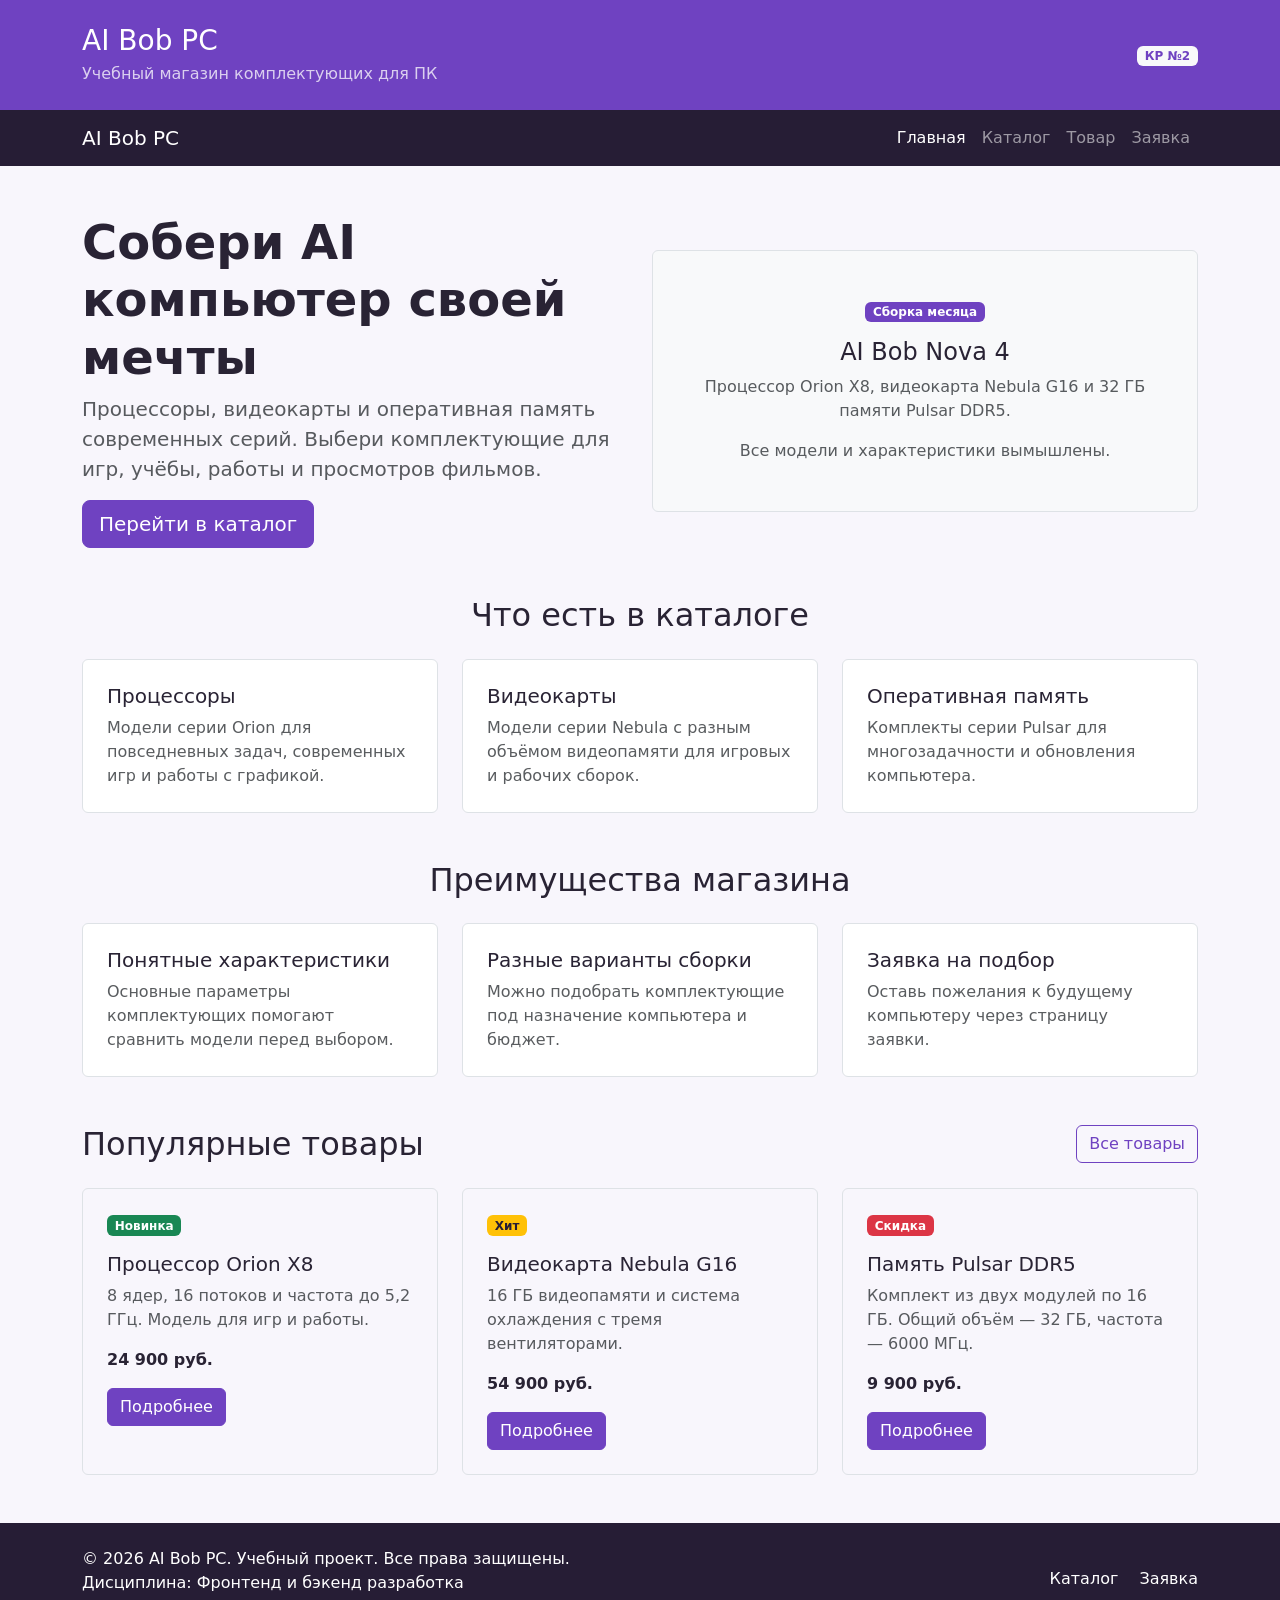
==== index.html @ 58509ce0 "feat: add Bootstrap homepage with purple theme" ====
<!DOCTYPE html>
<html lang="ru">
<head>
    <meta charset="UTF-8">
    <meta name="viewport" content="width=device-width, initial-scale=1.0">
    <meta name="description" content="AI Bob PC — учебный магазин вымышленных комплектующих для компьютера.">
    <title>Главная — AI Bob PC</title>
    <link href="https://cdn.jsdelivr.net/npm/bootstrap@5.3.3/dist/css/bootstrap.min.css" rel="stylesheet">
    <link rel="stylesheet" href="css/custom.css">
</head>

<body>
    <header class="bg-primary text-white py-4">
        <div class="container">
            <div class="row align-items-center">
                <div class="col-12 col-md-8">
                    <h1 class="h3 mb-1">AI Bob PC</h1>
                    <p class="mb-0 opacity-75">
                        Учебный магазин комплектующих для ПК
                    </p>
                </div>

                <div class="col-12 col-md-4 text-md-end mt-3 mt-md-0">
                    <span class="badge bg-light text-primary"> КР №2 </span>
                </div>
            </div>
        </div>
    </header>

    <nav class="navbar navbar-expand-lg navbar-dark bg-dark">
        <div class="container">
            <a class="navbar-brand" href="index.html"> AI Bob PC </a>

            <button
                class="navbar-toggler"
                type="button"
                data-bs-toggle="collapse"
                data-bs-target="#mainNavbar"
                aria-controls="mainNavbar"
                aria-expanded="false"
                aria-label="Переключить навигацию"
            >
                <span class="navbar-toggler-icon"></span>
            </button>

            <div class="collapse navbar-collapse" id="mainNavbar">
                <ul class="navbar-nav ms-auto">
                    <li class="nav-item">
                        <a
                            class="nav-link active"
                            aria-current="page"
                            href="index.html"
                        >
                            Главная
                        </a>
                    </li>

                    <li class="nav-item">
                        <a class="nav-link" href="catalog.html"> Каталог </a>
                    </li>

                    <li class="nav-item">
                        <a class="nav-link" href="product.html"> Товар </a>
                    </li>

                    <li class="nav-item">
                        <a class="nav-link" href="order.html"> Заявка </a>
                    </li>
                </ul>
            </div>
        </div>
    </nav>

    <main>
        <section class="container my-5">
            <div class="row align-items-center g-4">
                <div class="col-12 col-lg-6">
                    <h2 class="display-5 fw-bold"> Собери AI компьютер своей мечты </h2>

                    <p class="lead text-muted">
                        Процессоры, видеокарты и оперативная память
                        современных серий. Выбери комплектующие
                        для игр, учёбы, работы и просмотров фильмов.
                    </p>

                    <a class="btn btn-primary btn-lg" href="catalog.html"> Перейти в каталог </a>
                </div>

                <div class="col-12 col-lg-6">
                    <div class="placeholder-box p-5 bg-light border rounded text-center">
                        <span class="badge bg-primary mb-3">
                            Сборка месяца
                        </span>

                        <h3 class="h4">AI Bob Nova 4</h3>

                        <p class="text-muted">
                            Процессор Orion X8, видеокарта Nebula G16
                            и 32 ГБ памяти Pulsar DDR5.
                        </p>

                        <p class="mb-0 text-muted">
                            Все модели и характеристики вымышлены.
                        </p>
                    </div>
                </div>
            </div>
        </section>

        <section class="container my-5">
            <h2 class="text-center mb-4">
                Что есть в каталоге
            </h2>

            <div class="row g-4">
                <div class="col-12 col-md-4">
                    <div class="p-4 border rounded h-100 bg-white">
                        <h3 class="h5">Процессоры</h3>

                        <p class="mb-0 text-muted">
                            Модели серии Orion для повседневных задач,
                            современных игр и работы с графикой.
                        </p>
                    </div>
                </div>

                <div class="col-12 col-md-4">
                    <div class="p-4 border rounded h-100 bg-white">
                        <h3 class="h5">Видеокарты</h3>

                        <p class="mb-0 text-muted">
                            Модели серии Nebula с разным объёмом
                            видеопамяти для игровых и рабочих сборок.
                        </p>
                    </div>
                </div>

                <div class="col-12 col-md-4">
                    <div class="p-4 border rounded h-100 bg-white">
                        <h3 class="h5">Оперативная память</h3>

                        <p class="mb-0 text-muted">
                            Комплекты серии Pulsar для многозадачности
                            и обновления компьютера.
                        </p>
                    </div>
                </div>
            </div>
        </section>

        <section class="container my-5">
            <h2 class="text-center mb-4">
                Преимущества магазина
            </h2>

            <div class="row g-4">
                <div class="col-12 col-md-4">
                    <div class="p-4 border rounded h-100 bg-white">
                        <h3 class="h5">Понятные характеристики</h3>

                        <p class="mb-0 text-muted">
                            Основные параметры комплектующих
                            помогают сравнить модели перед выбором.
                        </p>
                    </div>
                </div>

                <div class="col-12 col-md-4">
                    <div class="p-4 border rounded h-100 bg-white">
                        <h3 class="h5">Разные варианты сборки</h3>

                        <p class="mb-0 text-muted">
                            Можно подобрать комплектующие
                            под назначение компьютера и бюджет.
                        </p>
                    </div>
                </div>

                <div class="col-12 col-md-4">
                    <div class="p-4 border rounded h-100 bg-white">
                        <h3 class="h5">Заявка на подбор</h3>

                        <p class="mb-0 text-muted">
                            Оставь пожелания к будущему компьютеру
                            через страницу заявки.
                        </p>
                    </div>
                </div>
            </div>
        </section>

        <section class="container my-5">
            <div class="d-flex justify-content-between align-items-center mb-4">
                <h2 class="mb-0">Популярные товары</h2>

                <a class="btn btn-outline-primary" href="catalog.html"> Все товары </a>
            </div>

            <div class="row g-4">
                <div class="col-12 col-md-6 col-lg-4">
                    <div class="border rounded h-100 p-4">
                        <span class="badge bg-success mb-3">
                            Новинка
                        </span>

                        <h3 class="h5">Процессор Orion X8</h3>

                        <p class="text-muted">
                            8 ядер, 16 потоков и частота до 5,2 ГГц.
                            Модель для игр и работы.
                        </p>

                        <p class="fw-bold mb-3">
                            24 900 руб.
                        </p>

                        <a class="btn btn-primary" href="product.html">
                            Подробнее
                        </a>
                    </div>
                </div>

                <div class="col-12 col-md-6 col-lg-4">
                    <div class="border rounded h-100 p-4">
                        <span class="badge bg-warning text-dark mb-3">
                            Хит
                        </span>

                        <h3 class="h5">Видеокарта Nebula G16</h3>

                        <p class="text-muted">
                            16 ГБ видеопамяти и система охлаждения
                            с тремя вентиляторами.
                        </p>

                        <p class="fw-bold mb-3">
                            54 900 руб.
                        </p>

                        <a class="btn btn-primary" href="product.html">
                            Подробнее
                        </a>
                    </div>
                </div>

                <div class="col-12 col-md-6 col-lg-4">
                    <div class="border rounded h-100 p-4">
                        <span class="badge bg-danger mb-3">
                            Скидка
                        </span>

                        <h3 class="h5">Память Pulsar DDR5</h3>

                        <p class="text-muted">
                            Комплект из двух модулей по 16 ГБ.
                            Общий объём — 32 ГБ, частота — 6000 МГц.
                        </p>

                        <p class="fw-bold mb-3">
                            9 900 руб.
                        </p>

                        <a class="btn btn-primary" href="product.html">
                            Подробнее
                        </a>
                    </div>
                </div>
            </div>
        </section>
    </main>

    <footer class="bg-dark text-white py-4 mt-5">
        <div class="container">
            <div class="row align-items-center g-3">
                <div class="col-12 col-md-6">
                    <p class="mb-0"> &copy; 2026 AI Bob PC. Учебный проект. Все права защищены. </p>
                    <p>Дисциплина: Фронтенд и бэкенд разработка</p>
                </div>

                <div class="col-12 col-md-6 text-md-end">
                    <a class="text-white text-decoration-none me-3" href="catalog.html">
                        Каталог
                    </a>

                    <a class="text-white text-decoration-none" href="order.html">
                        Заявка
                    </a>
                </div>
            </div>
        </div>
    </footer>
    <script src="https://cdn.jsdelivr.net/npm/bootstrap@5.3.3/dist/js/bootstrap.bundle.min.js"></script>
    </body>
</html>
---- css/custom.css ----
/* Основные цвета Bootstrap */
:root {
    --bs-primary: #6f42c1;
    --bs-primary-rgb: 111, 66, 193;

    --bs-link-color: #6f42c1;
    --bs-link-color-rgb: 111, 66, 193;

    --bs-link-hover-color: #59359a;
    --bs-link-hover-color-rgb: 89, 53, 154;

    --bs-body-color: #292334;
    --bs-body-bg: #f8f6fc;

    --bs-dark-rgb: 38, 29, 53;
}

/* Общие настройки страницы */
body {
    min-height: 100vh;
}

/* Промоблок рядом с главным заголовком */
.placeholder-box {
    min-height: 240px;
}

/* Основные кнопки */
.btn-primary {
    --bs-btn-color: #ffffff;
    --bs-btn-bg: #6f42c1;
    --bs-btn-border-color: #6f42c1;

    --bs-btn-hover-color: #ffffff;
    --bs-btn-hover-bg: #59359a;
    --bs-btn-hover-border-color: #59359a;

    --bs-btn-focus-shadow-rgb: 111, 66, 193;

    --bs-btn-active-color: #ffffff;
    --bs-btn-active-bg: #4b2d82;
    --bs-btn-active-border-color: #4b2d82;

    --bs-btn-disabled-color: #ffffff;
    --bs-btn-disabled-bg: #6f42c1;
    --bs-btn-disabled-border-color: #6f42c1;
}

/* Кнопки с контуром */
.btn-outline-primary {
    --bs-btn-color: #6f42c1;
    --bs-btn-border-color: #6f42c1;

    --bs-btn-hover-color: #ffffff;
    --bs-btn-hover-bg: #6f42c1;
    --bs-btn-hover-border-color: #6f42c1;

    --bs-btn-focus-shadow-rgb: 111, 66, 193;

    --bs-btn-active-color: #ffffff;
    --bs-btn-active-bg: #59359a;
    --bs-btn-active-border-color: #59359a;

    --bs-btn-disabled-color: #6f42c1;
    --bs-btn-disabled-border-color: #6f42c1;
}
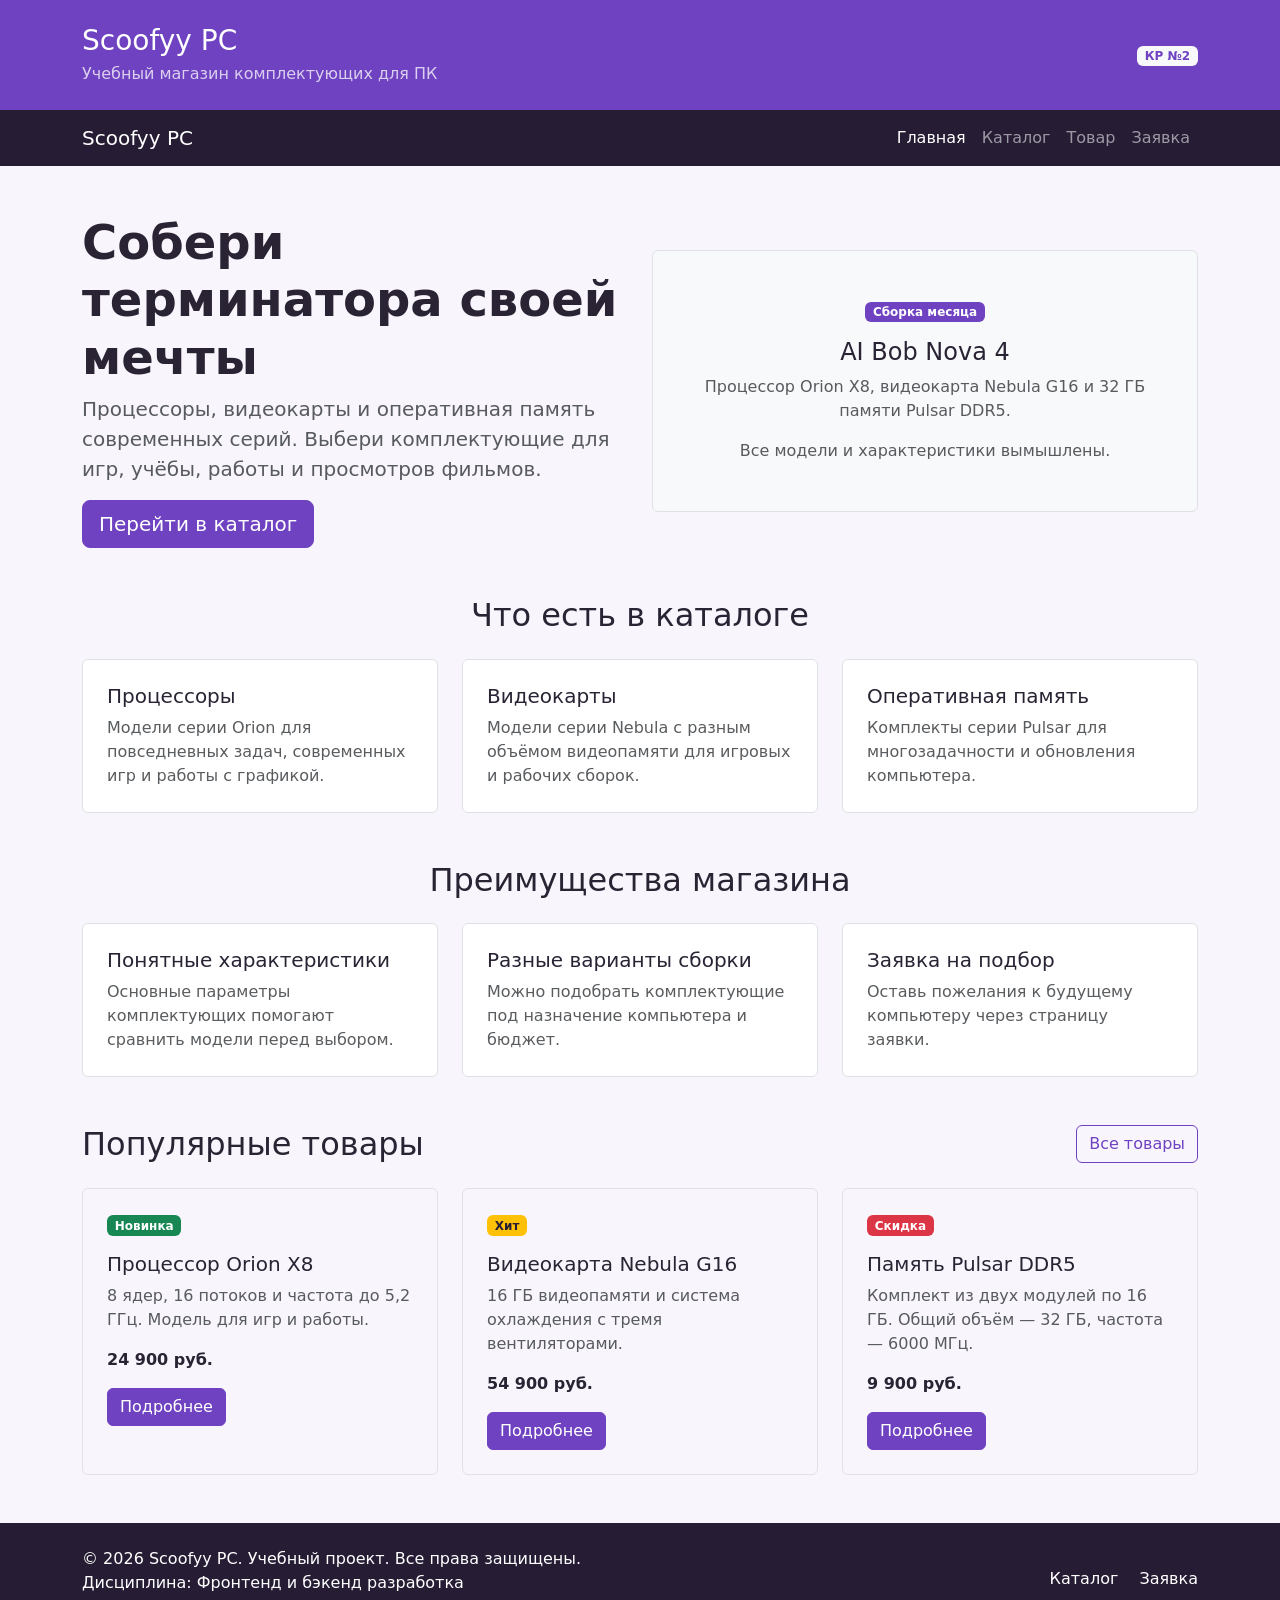
==== commit 184c7c42: "feat: update index.html" ====
--- a/index.html
+++ b/index.html
@@ -3,8 +3,8 @@
 <head>
     <meta charset="UTF-8">
     <meta name="viewport" content="width=device-width, initial-scale=1.0">
-    <meta name="description" content="AI Bob PC — учебный магазин вымышленных комплектующих для компьютера.">
-    <title>Главная — AI Bob PC</title>
+    <meta name="description" content="Scoofyy PC — учебный магазин вымышленных комплектующих для компьютера.">
+    <title>Главная — Scoofyy PC</title>
     <link href="https://cdn.jsdelivr.net/npm/bootstrap@5.3.3/dist/css/bootstrap.min.css" rel="stylesheet">
     <link rel="stylesheet" href="css/custom.css">
 </head>
@@ -14,7 +14,7 @@
         <div class="container">
             <div class="row align-items-center">
                 <div class="col-12 col-md-8">
-                    <h1 class="h3 mb-1">AI Bob PC</h1>
+                    <h1 class="h3 mb-1">Scoofyy PC</h1>
                     <p class="mb-0 opacity-75">
                         Учебный магазин комплектующих для ПК
                     </p>
@@ -29,7 +29,7 @@
 
     <nav class="navbar navbar-expand-lg navbar-dark bg-dark">
         <div class="container">
-            <a class="navbar-brand" href="index.html"> AI Bob PC </a>
+            <a class="navbar-brand" href="index.html"> Scoofyy PC </a>
 
             <button
                 class="navbar-toggler"
@@ -75,7 +75,7 @@
         <section class="container my-5">
             <div class="row align-items-center g-4">
                 <div class="col-12 col-lg-6">
-                    <h2 class="display-5 fw-bold"> Собери AI компьютер своей мечты </h2>
+                    <h2 class="display-5 fw-bold"> Собери терминатора своей мечты </h2>
 
                     <p class="lead text-muted">
                         Процессоры, видеокарты и оперативная память
@@ -273,7 +273,7 @@
         <div class="container">
             <div class="row align-items-center g-3">
                 <div class="col-12 col-md-6">
-                    <p class="mb-0"> &copy; 2026 AI Bob PC. Учебный проект. Все права защищены. </p>
+                    <p class="mb-0"> &copy; 2026 Scoofyy PC. Учебный проект. Все права защищены. </p>
                     <p>Дисциплина: Фронтенд и бэкенд разработка</p>
                 </div>
 
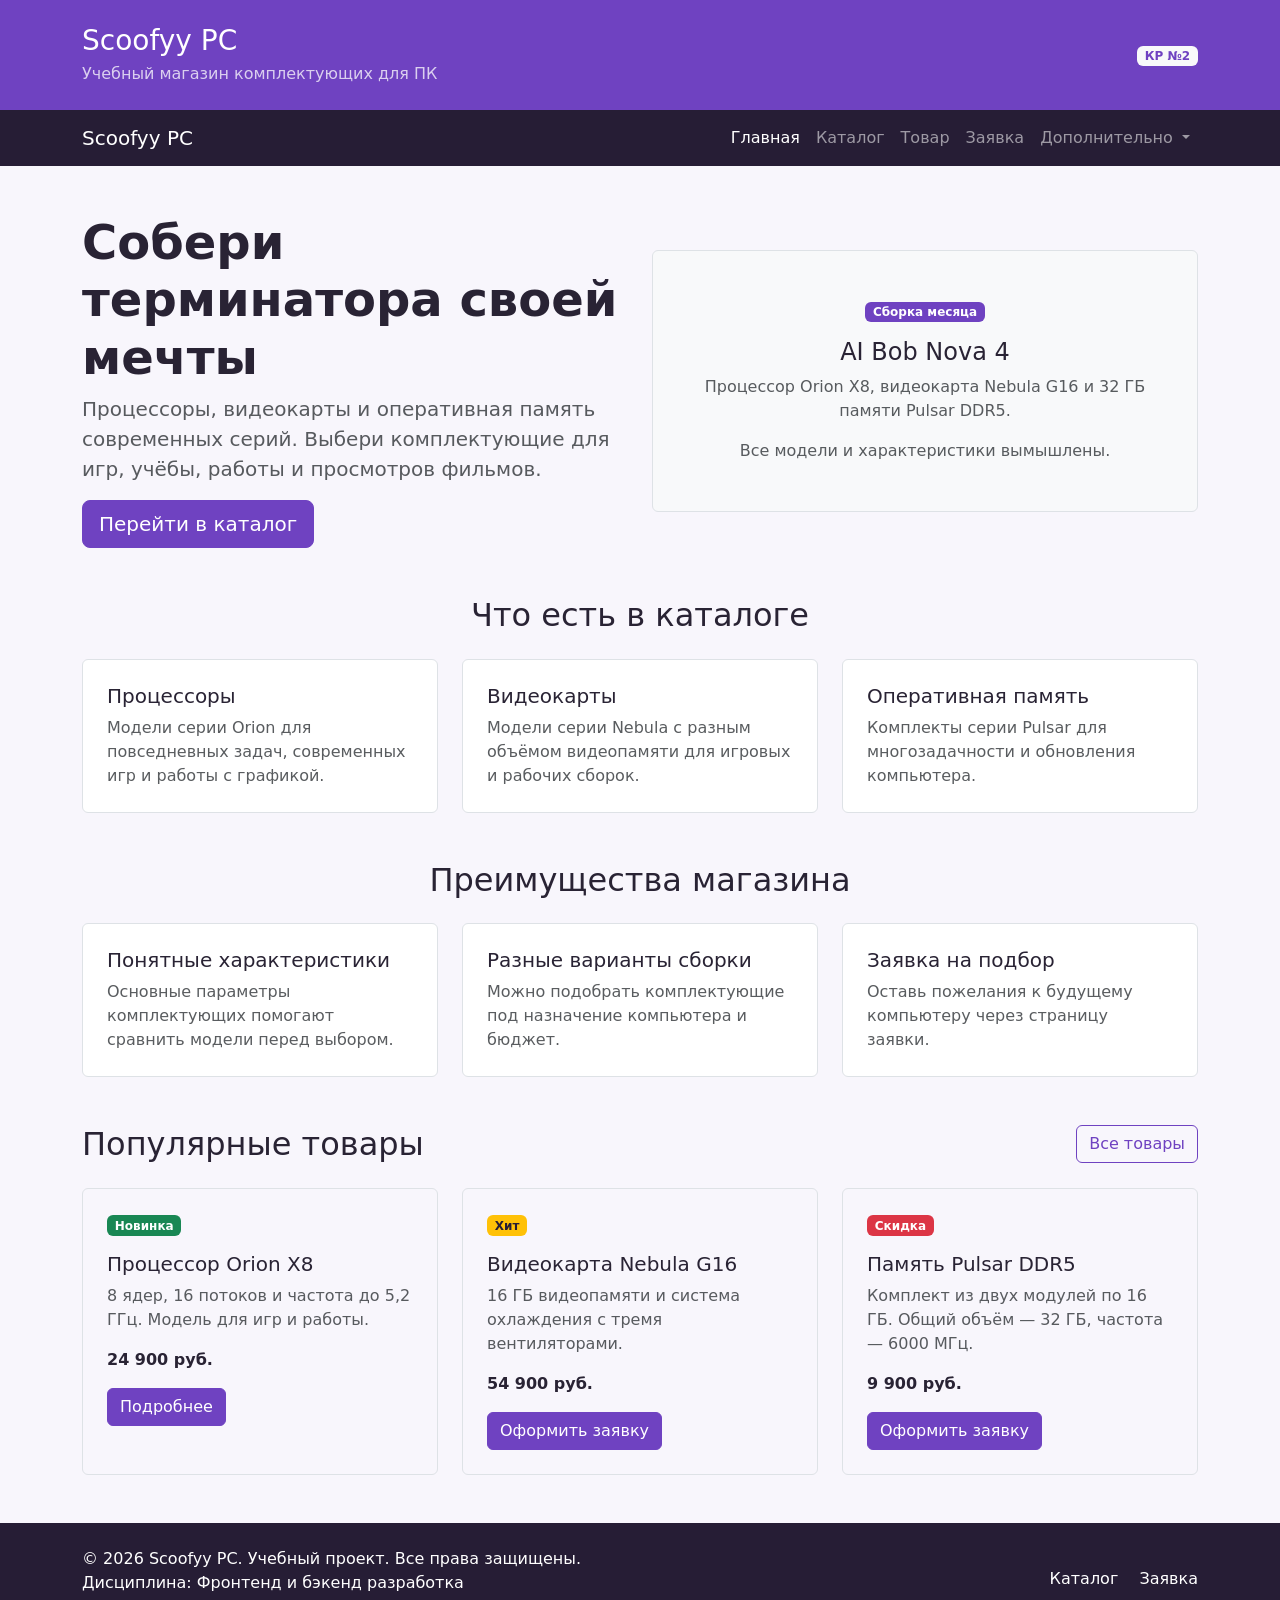
==== commit 523357af: "feat: complete Bootstrap components pages" ====
--- a/index.html
+++ b/index.html
@@ -4,8 +4,10 @@
     <meta charset="UTF-8">
     <meta name="viewport" content="width=device-width, initial-scale=1.0">
     <meta name="description" content="Scoofyy PC — учебный магазин вымышленных комплектующих для компьютера.">
+
     <title>Главная — Scoofyy PC</title>
-    <link href="https://cdn.jsdelivr.net/npm/bootstrap@5.3.3/dist/css/bootstrap.min.css" rel="stylesheet">
+
+    <link href="https://cdn.jsdelivr.net/npm/bootstrap@5.3.8/dist/css/bootstrap.min.css" rel="stylesheet">
     <link rel="stylesheet" href="css/custom.css">
 </head>
 
@@ -21,15 +23,18 @@
                 </div>
 
                 <div class="col-12 col-md-4 text-md-end mt-3 mt-md-0">
-                    <span class="badge bg-light text-primary"> КР №2 </span>
+                    <span class="badge bg-light text-primary">КР №2</span>
                 </div>
             </div>
         </div>
     </header>
 
-    <nav class="navbar navbar-expand-lg navbar-dark bg-dark">
+    <nav
+        class="navbar navbar-expand-lg navbar-dark bg-dark"
+        aria-label="Основная навигация"
+    >
         <div class="container">
-            <a class="navbar-brand" href="index.html"> Scoofyy PC </a>
+            <a class="navbar-brand" href="index.html">Scoofyy PC</a>
 
             <button
                 class="navbar-toggler"
@@ -56,15 +61,44 @@
                     </li>
 
                     <li class="nav-item">
-                        <a class="nav-link" href="catalog.html"> Каталог </a>
+                        <a class="nav-link" href="catalog.html">Каталог</a>
                     </li>
 
                     <li class="nav-item">
-                        <a class="nav-link" href="product.html"> Товар </a>
+                        <a class="nav-link" href="product.html">Товар</a>
                     </li>
 
                     <li class="nav-item">
-                        <a class="nav-link" href="order.html"> Заявка </a>
+                        <a class="nav-link" href="order.html">Заявка</a>
+                    </li>
+
+                    <li class="nav-item dropdown">
+                        <button
+                            class="nav-link dropdown-toggle"
+                            type="button"
+                            data-bs-toggle="dropdown"
+                            aria-expanded="false"
+                        >
+                            Дополнительно
+                        </button>
+
+                        <ul class="dropdown-menu">
+                            <li>
+                                <a class="dropdown-item" href="catalog.html">
+                                    Все товары
+                                </a>
+                            </li>
+                            <li>
+                                <a class="dropdown-item" href="order.html">
+                                    Оформить заявку
+                                </a>
+                            </li>
+                            <li>
+                                <a class="dropdown-item" href="index.html#popular">
+                                    Популярные товары
+                                </a>
+                            </li>
+                        </ul>
                     </li>
                 </ul>
             </div>
@@ -75,7 +109,9 @@
         <section class="container my-5">
             <div class="row align-items-center g-4">
                 <div class="col-12 col-lg-6">
-                    <h2 class="display-5 fw-bold"> Собери терминатора своей мечты </h2>
+                    <h2 class="display-5 fw-bold">
+                        Собери терминатора своей мечты
+                    </h2>
 
                     <p class="lead text-muted">
                         Процессоры, видеокарты и оперативная память
@@ -83,7 +119,9 @@
                         для игр, учёбы, работы и просмотров фильмов.
                     </p>
 
-                    <a class="btn btn-primary btn-lg" href="catalog.html"> Перейти в каталог </a>
+                    <a class="btn btn-primary btn-lg" href="catalog.html">
+                        Перейти в каталог
+                    </a>
                 </div>
 
                 <div class="col-12 col-lg-6">
@@ -189,11 +227,13 @@
             </div>
         </section>
 
-        <section class="container my-5">
-            <div class="d-flex justify-content-between align-items-center mb-4">
+        <section class="container my-5" id="popular">
+            <div class="d-flex flex-wrap justify-content-between align-items-center gap-3 mb-4">
                 <h2 class="mb-0">Популярные товары</h2>
 
-                <a class="btn btn-outline-primary" href="catalog.html"> Все товары </a>
+                <a class="btn btn-outline-primary" href="catalog.html">
+                    Все товары
+                </a>
             </div>
 
             <div class="row g-4">
@@ -237,8 +277,8 @@
                             54 900 руб.
                         </p>
 
-                        <a class="btn btn-primary" href="product.html">
-                            Подробнее
+                        <a class="btn btn-primary" href="order.html">
+                            Оформить заявку
                         </a>
                     </div>
                 </div>
@@ -260,8 +300,8 @@
                             9 900 руб.
                         </p>
 
-                        <a class="btn btn-primary" href="product.html">
-                            Подробнее
+                        <a class="btn btn-primary" href="order.html">
+                            Оформить заявку
                         </a>
                     </div>
                 </div>
@@ -273,14 +313,12 @@
         <div class="container">
             <div class="row align-items-center g-3">
                 <div class="col-12 col-md-6">
-                    <p class="mb-0"> &copy; 2026 Scoofyy PC. Учебный проект. Все права защищены. </p>
+                    <p class="mb-0"> &copy; 2026 Scoofyy PC. Учебный проект. Все права защищены.</p>
                     <p>Дисциплина: Фронтенд и бэкенд разработка</p>
                 </div>
 
                 <div class="col-12 col-md-6 text-md-end">
-                    <a class="text-white text-decoration-none me-3" href="catalog.html">
-                        Каталог
-                    </a>
+                    <a class="text-white text-decoration-none me-3" href="catalog.html"> Каталог</a>
 
                     <a class="text-white text-decoration-none" href="order.html">
                         Заявка
@@ -289,6 +327,7 @@
             </div>
         </div>
     </footer>
-    <script src="https://cdn.jsdelivr.net/npm/bootstrap@5.3.3/dist/js/bootstrap.bundle.min.js"></script>
-    </body>
+
+    <script src="https://cdn.jsdelivr.net/npm/bootstrap@5.3.8/dist/js/bootstrap.bundle.min.js"></script>
+</body>
 </html>
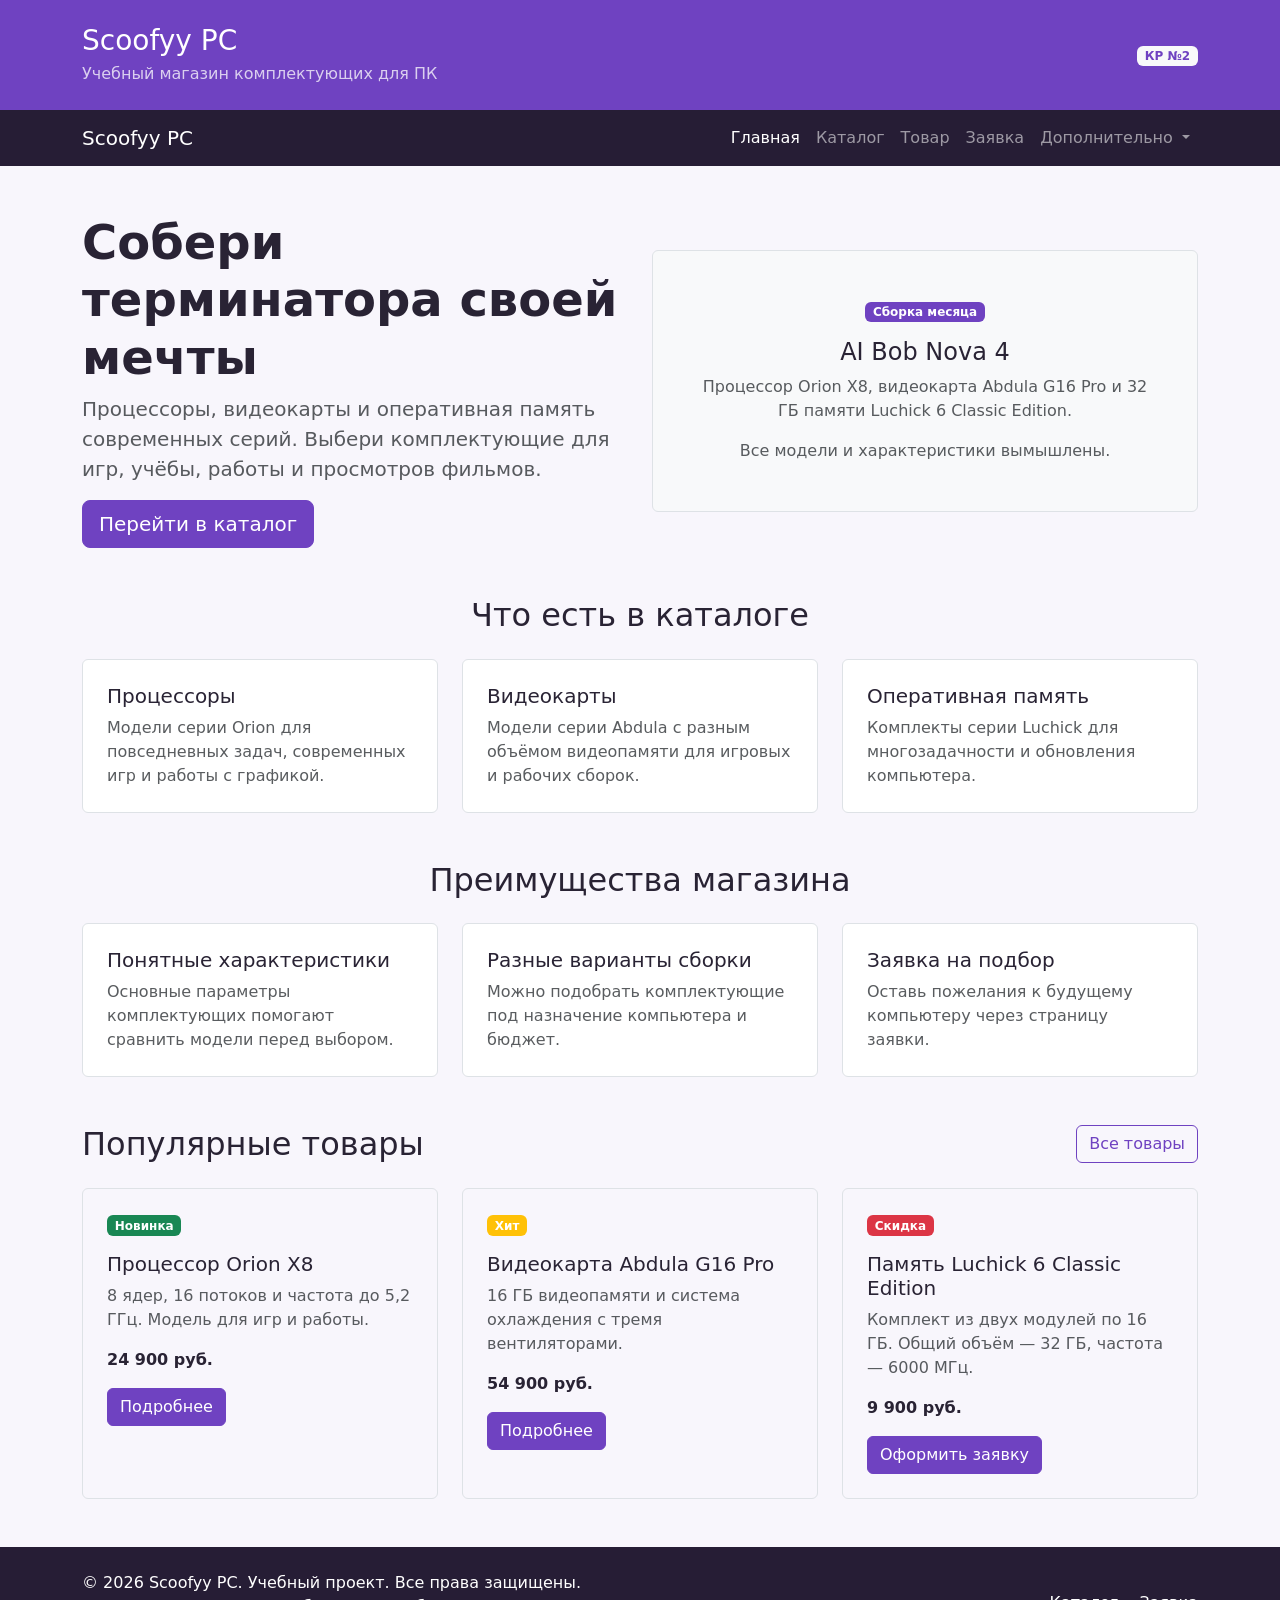
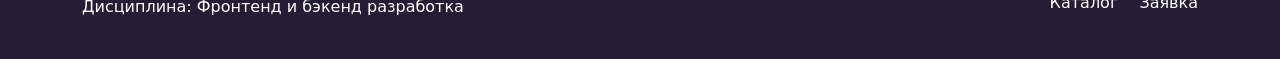
==== commit 5758f999: "feat: add changes and new website pages" ====
--- a/index.html
+++ b/index.html
@@ -133,8 +133,8 @@
                         <h3 class="h4">AI Bob Nova 4</h3>
 
                         <p class="text-muted">
-                            Процессор Orion X8, видеокарта Nebula G16
-                            и 32 ГБ памяти Pulsar DDR5.
+                            Процессор Orion X8, видеокарта Abdula G16 Pro
+                            и 32 ГБ памяти Luchick 6 Classic Edition.
                         </p>
 
                         <p class="mb-0 text-muted">
@@ -167,7 +167,7 @@
                         <h3 class="h5">Видеокарты</h3>
 
                         <p class="mb-0 text-muted">
-                            Модели серии Nebula с разным объёмом
+                            Модели серии Abdula с разным объёмом
                             видеопамяти для игровых и рабочих сборок.
                         </p>
                     </div>
@@ -178,7 +178,7 @@
                         <h3 class="h5">Оперативная память</h3>
 
                         <p class="mb-0 text-muted">
-                            Комплекты серии Pulsar для многозадачности
+                            Комплекты серии Luchick для многозадачности
                             и обновления компьютера.
                         </p>
                     </div>
@@ -262,24 +262,18 @@
 
                 <div class="col-12 col-md-6 col-lg-4">
                     <div class="border rounded h-100 p-4">
-                        <span class="badge bg-warning text-dark mb-3">
-                            Хит
-                        </span>
-
-                        <h3 class="h5">Видеокарта Nebula G16</h3>
+                        <span class="badge bg-warning text-white mb-3">Хит</span>
+
+                        <h3 class="h5">Видеокарта Abdula G16 Pro</h3>
 
                         <p class="text-muted">
                             16 ГБ видеопамяти и система охлаждения
                             с тремя вентиляторами.
                         </p>
 
-                        <p class="fw-bold mb-3">
-                            54 900 руб.
-                        </p>
-
-                        <a class="btn btn-primary" href="order.html">
-                            Оформить заявку
-                        </a>
+                        <p class="fw-bold mb-3"> 54 900 руб.</p>
+
+                        <a class="btn btn-primary" href="product-abdula.html">Подробнее</a>
                     </div>
                 </div>
 
@@ -289,7 +283,7 @@
                             Скидка
                         </span>
 
-                        <h3 class="h5">Память Pulsar DDR5</h3>
+                        <h3 class="h5">Память Luchick 6 Classic Edition</h3>
 
                         <p class="text-muted">
                             Комплект из двух модулей по 16 ГБ.
--- a/css/custom.css
+++ b/css/custom.css
@@ -63,4 +63,46 @@
 
     --bs-btn-disabled-color: #6f42c1;
     --bs-btn-disabled-border-color: #6f42c1;
+}
+
+/* Добавление розовой кнопки */
+.btn-pink {
+    --bs-btn-color: #ffffff;
+    --bs-btn-bg: #b83280;
+    --bs-btn-border-color: #b83280;
+
+    --bs-btn-hover-color: #ffffff;
+    --bs-btn-hover-bg: #972969;
+    --bs-btn-hover-border-color: #972969;
+
+    --bs-btn-active-color: #ffffff;
+    --bs-btn-active-bg: #7b2256;
+    --bs-btn-active-border-color: #7b2256;
+
+    --bs-btn-focus-shadow-rgb: 184, 50, 128;
+
+    --bs-btn-disabled-color: #ffffff;
+    --bs-btn-disabled-bg: #b83280;
+    --bs-btn-disabled-border-color: #b83280;
+}
+
+/* Добавление оранжевой кнопки */
+.btn-orange {
+    --bs-btn-color: #ffffff;
+    --bs-btn-bg: #ff9800;
+    --bs-btn-border-color: #ff9800;
+
+    --bs-btn-hover-color: #ffffff;
+    --bs-btn-hover-bg: #ed8900;
+    --bs-btn-hover-border-color: #ed8900;
+
+    --bs-btn-active-color: #ffffff;
+    --bs-btn-active-bg: #db7e00;
+    --bs-btn-active-border-color: #db7e00;
+
+    --bs-btn-focus-shadow-rgb: 255, 152, 0;
+
+    --bs-btn-disabled-color: #ffffff;
+    --bs-btn-disabled-bg: #ff9800;
+    --bs-btn-disabled-border-color: #ff9800;
 }
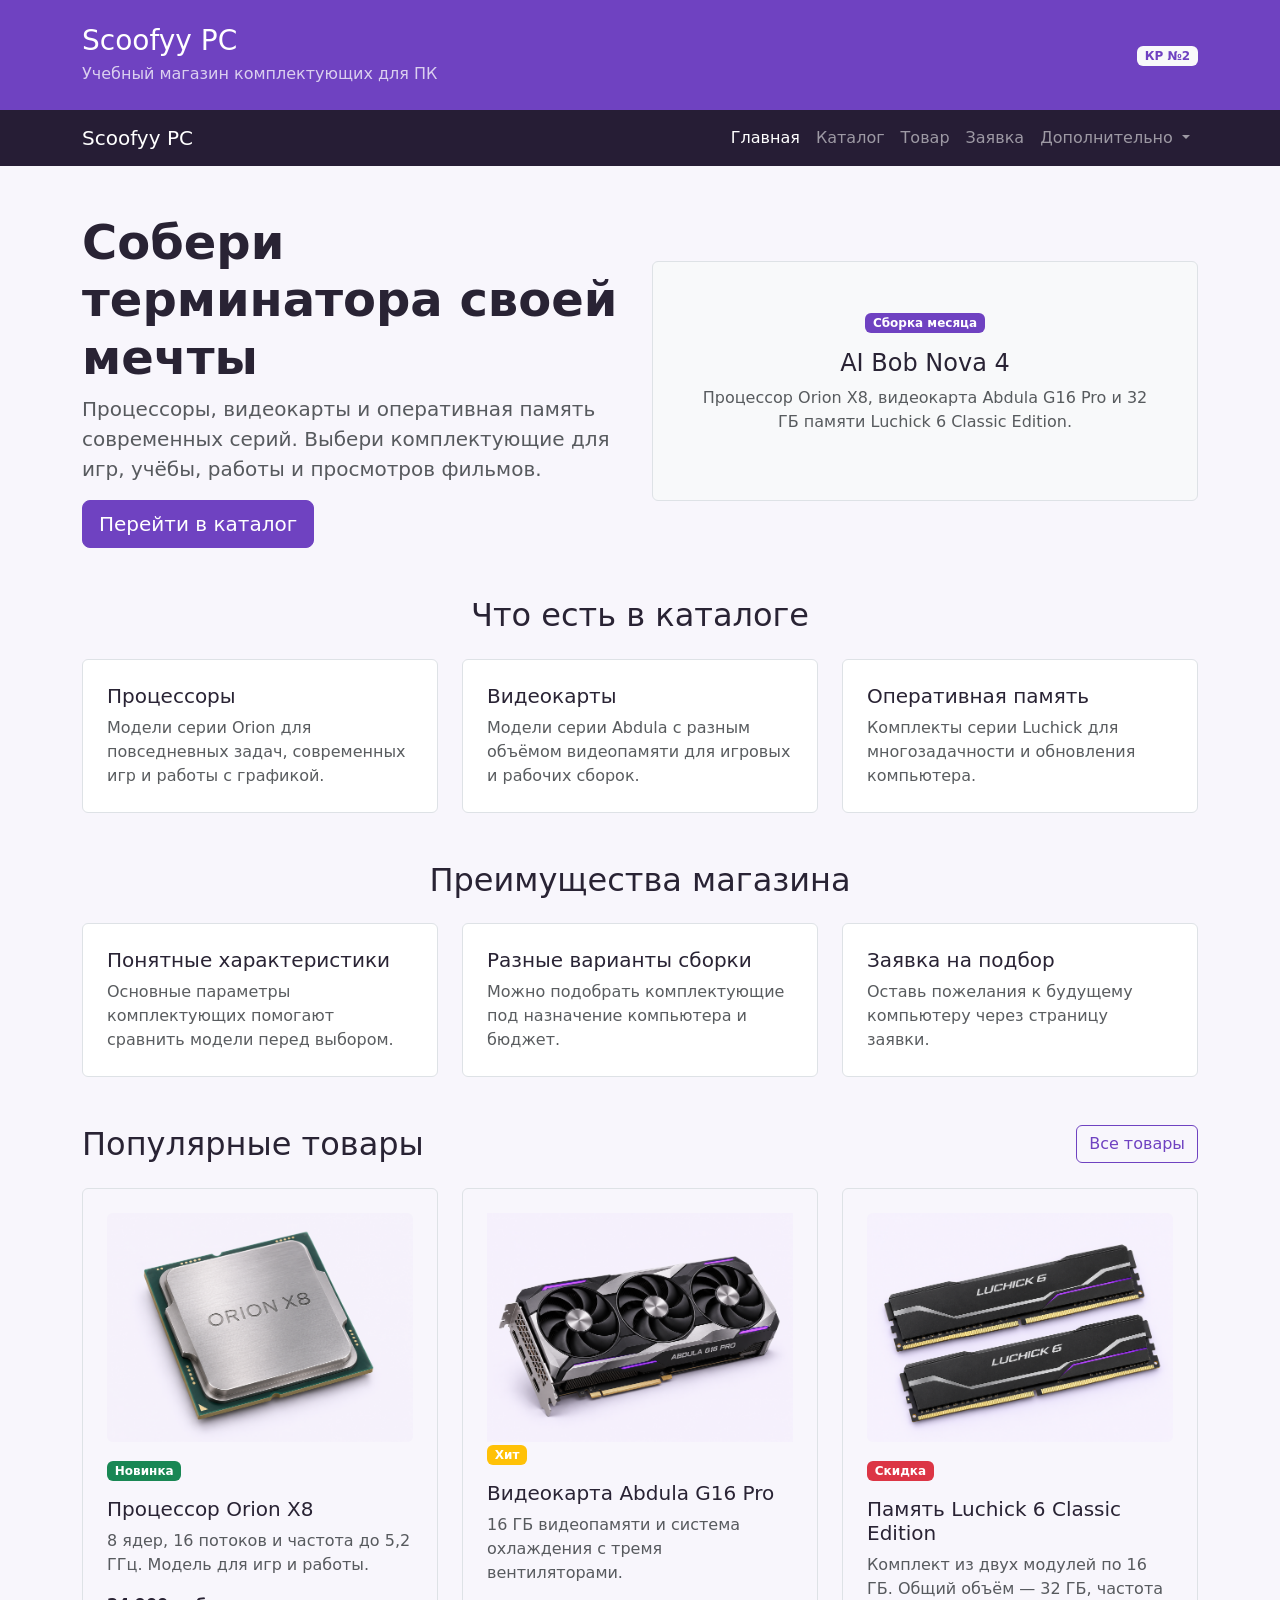
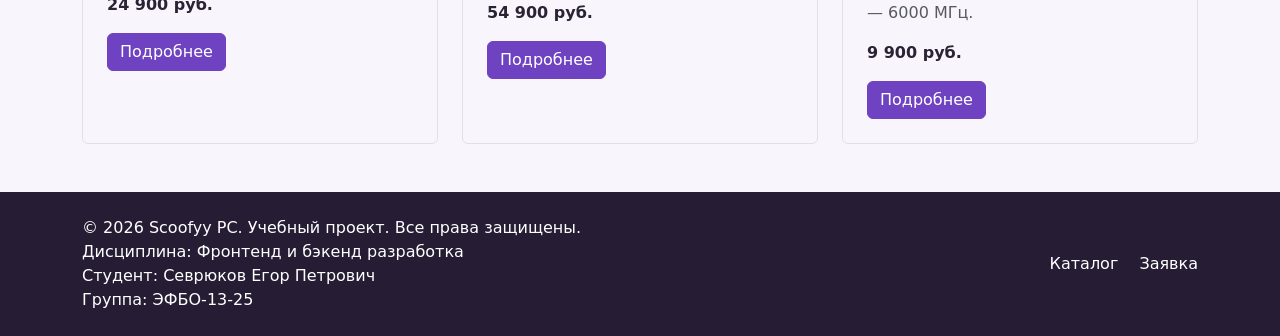
==== commit 25302e3b: "fix: update images, navigation and footer" ====
--- a/index.html
+++ b/index.html
@@ -65,7 +65,7 @@
                     </li>
 
                     <li class="nav-item">
-                        <a class="nav-link" href="product.html">Товар</a>
+                        <a class="nav-link" href="product.html" data-last-product>Товар</a>
                     </li>
 
                     <li class="nav-item">
@@ -137,9 +137,6 @@
                             и 32 ГБ памяти Luchick 6 Classic Edition.
                         </p>
 
-                        <p class="mb-0 text-muted">
-                            Все модели и характеристики вымышлены.
-                        </p>
                     </div>
                 </div>
             </div>
@@ -239,6 +236,12 @@
             <div class="row g-4">
                 <div class="col-12 col-md-6 col-lg-4">
                     <div class="border rounded h-100 p-4">
+                        <img
+                            class="product-image rounded mb-3"
+                            src="images/orion-x8-processor.png"
+                            alt="Процессор Orion X8"
+                            loading="lazy"
+                        >
                         <span class="badge bg-success mb-3">
                             Новинка
                         </span>
@@ -262,6 +265,12 @@
 
                 <div class="col-12 col-md-6 col-lg-4">
                     <div class="border rounded h-100 p-4">
+                        <img
+                            class="card-img-top product-image"
+                            src="images/abdula-g16-pro-graphics-card.png"
+                            alt="Видеокарта Abdula G16 Pro с тремя вентиляторами"
+                            loading="lazy"
+                        >
                         <span class="badge bg-warning text-white mb-3">Хит</span>
 
                         <h3 class="h5">Видеокарта Abdula G16 Pro</h3>
@@ -279,6 +288,12 @@
 
                 <div class="col-12 col-md-6 col-lg-4">
                     <div class="border rounded h-100 p-4">
+                        <img
+                            class="product-image rounded mb-3"
+                            src="images/luchick-6-ram.png" 
+                            alt="Два модуля оперативной памяти Luchick 6 Classic Edition"
+                            loading="lazy"
+                        >
                         <span class="badge bg-danger mb-3">
                             Скидка
                         </span>
@@ -294,8 +309,8 @@
                             9 900 руб.
                         </p>
 
-                        <a class="btn btn-primary" href="order.html">
-                            Оформить заявку
+                        <a class="btn btn-primary" href="product-luchick.html">
+                            Подробнее
                         </a>
                     </div>
                 </div>
@@ -308,7 +323,9 @@
             <div class="row align-items-center g-3">
                 <div class="col-12 col-md-6">
                     <p class="mb-0"> &copy; 2026 Scoofyy PC. Учебный проект. Все права защищены.</p>
-                    <p>Дисциплина: Фронтенд и бэкенд разработка</p>
+                    <p class="mb-0">Дисциплина: Фронтенд и бэкенд разработка</p>
+                    <p class="mb-0">Студент: Севрюков Егор Петрович</p>
+                    <p class="mb-0">Группа: ЭФБО-13-25</p>
                 </div>
 
                 <div class="col-12 col-md-6 text-md-end">
@@ -323,5 +340,6 @@
     </footer>
 
     <script src="https://cdn.jsdelivr.net/npm/bootstrap@5.3.8/dist/js/bootstrap.bundle.min.js"></script>
+    <script src="js/last-product.js"></script>
 </body>
 </html>
--- a/css/custom.css
+++ b/css/custom.css
@@ -105,4 +105,21 @@
     --bs-btn-disabled-color: #ffffff;
     --bs-btn-disabled-bg: #ff9800;
     --bs-btn-disabled-border-color: #ff9800;
+}
+
+/* Изображения в каталоге и на главной */
+.product-image,
+.card-img-top.product-image {
+    display: block;
+    width: 100%;
+    height: auto;
+    object-fit: contain;
+}
+
+/* Изображения на страницах товаров */
+.product-detail-image {
+    display: block;
+    width: 100%;
+    height: auto;
+    object-fit: contain;
 }
